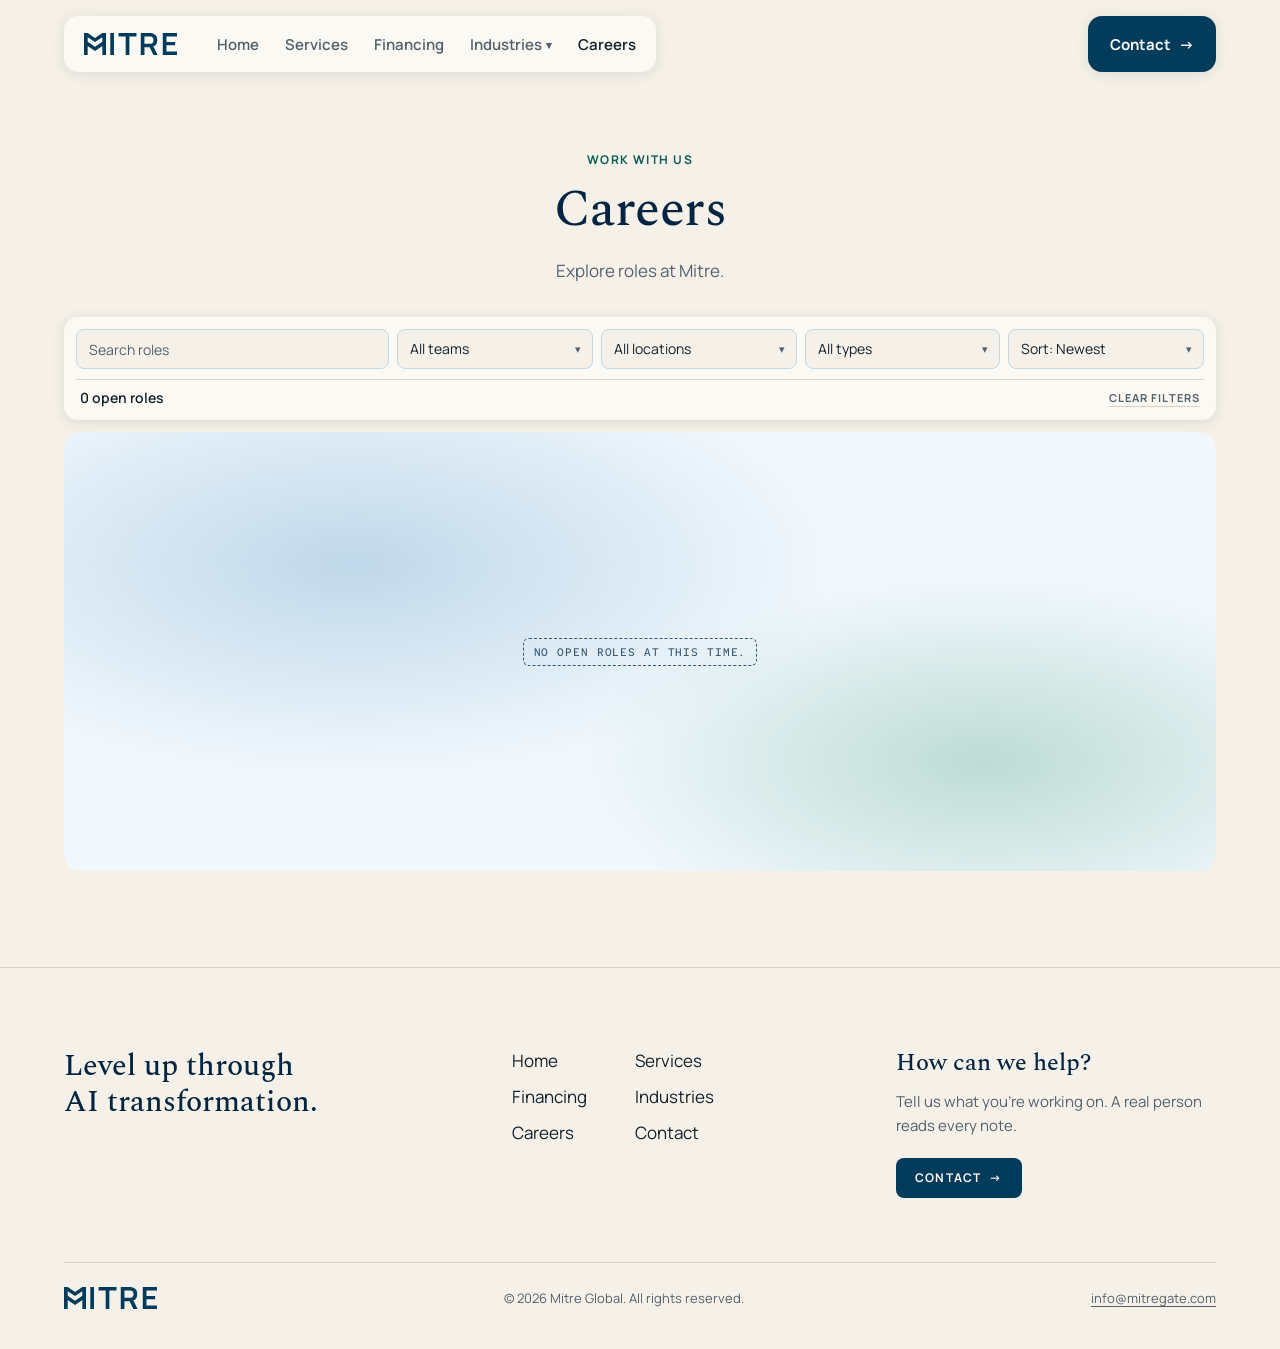
==== careers/index.html @ c1a8cfb5 "Careers: hero back to the standard subpage sizes Keeps the slim filter bar.  Co-Authored-By: Claude " ====
<!DOCTYPE html>
<html lang="en">
<head>
  <meta charset="UTF-8" />
  <meta name="robots" content="noindex" />
  <meta name="viewport" content="width=device-width, initial-scale=1.0" />
  <title>Careers | Mitre</title>
  <link rel="canonical" href="https://mitregate.com/careers/" />
  <meta property="og:type" content="website" />
  <meta property="og:site_name" content="Mitre" />
  <meta property="og:title" content="Careers | Mitre" />
  <meta property="og:url" content="https://mitregate.com/careers/" />
  <meta name="twitter:card" content="summary" />
  <link rel="icon" type="image/svg+xml" href="/favicon.svg?v=4acdc474" />
  <link rel="icon" type="image/png" sizes="32x32" href="/favicon-32.png?v=2815bd40" />
  <link rel="apple-touch-icon" href="/apple-touch-icon.png?v=2659dbe8" />
  <link rel="preconnect" href="https://fonts.googleapis.com" />
  <link rel="preconnect" href="https://fonts.gstatic.com" crossorigin />
  <link href="https://fonts.googleapis.com/css2?family=Manrope:wght@400;600;700&amp;family=Red+Hat+Mono:wght@500&amp;family=Spectral:wght@500&amp;display=swap" rel="stylesheet" />
  <link rel="stylesheet" href="/v2/site.css?v=80486b2f" />
</head>
<body>
  <header class="hdr" id="nav">
    <div class="hdr__in">
      <div class="island island--nav">
        <button class="island__menu" id="navMenu" aria-label="Menu" aria-expanded="false" aria-controls="mobileMenu">≡</button>
        <a class="island__brand" href="/"><img src="/public/brand/mitre-wordmark-blue.svg" alt="Mitre" width="101" height="24" /></a>
        <nav class="island__links" aria-label="Primary">
          <a href="/">Home</a>
          <a href="/services/">Services</a>
          <a href="/financing/">Financing</a>
          <div class="island__group">
            <a class="island__parent" href="/industries/">Industries<span class="island__chev" aria-hidden="true">▾</span></a>
            <div class="island__drop">
              <ul class="island__panel" aria-label="Industries">
              <li><a href="/consumer-goods/">Consumer Goods</a></li>
              <li><a href="/wholesale-distribution/">Wholesale &amp; Distribution</a></li>
              <li><a href="/logistics/">Logistics</a></li>
              <li><a href="/supply-chain/">Supply Chain</a></li>
              <li><a href="/specialty-finance/">Specialty Finance</a></li>
              <li><a href="/smb/">SMB</a></li>
              </ul>
            </div>
          </div>
          <a href="/careers/" aria-current="page">Careers</a>
        </nav>
      </div>
      <a class="island island--cta" href="/contact/">Contact <span aria-hidden="true">→</span></a>
    </div>
  </header>
  <nav class="mmenu" id="mobileMenu" aria-label="Menu" aria-hidden="true">
    <a href="/">Home</a>
    <a href="/services/">Services</a>
    <a href="/financing/">Financing</a>
    <a href="/industries/">Industries</a>
    <div class="mmenu__sub">
      <a href="/consumer-goods/">Consumer Goods</a>
      <a href="/wholesale-distribution/">Wholesale &amp; Distribution</a>
      <a href="/logistics/">Logistics</a>
      <a href="/supply-chain/">Supply Chain</a>
      <a href="/specialty-finance/">Specialty Finance</a>
      <a href="/smb/">SMB</a>
    </div>
    <a href="/careers/" aria-current="page">Careers</a>
    <a href="/contact/">Contact</a>
  </nav>

  <main id="page">
    <section class="phero">
      <div class="wrap">
        <p class="eyebrow">Work with us</p>
        <h1 class="h-display">Careers</h1>
        <p class="lede">Explore roles at Mitre.</p>
      </div>
    </section>
    <section class="sec" style="padding-top:0">
      <div class="wrap">
        <form class="jobfilter" data-jobfilter role="search" aria-label="Filter open roles" onsubmit="return false">
          <div class="jobfilter__row">
            <input class="filter__input filter--search" type="search" name="q" placeholder="Search roles" aria-label="Search roles" autocomplete="off" />
            <span class="filter__select"><select name="team" aria-label="Team"><option value="">All teams</option><option value="engineering">Engineering</option><option value="strategy">Strategy</option><option value="operations">Operations</option></select></span>
            <span class="filter__select"><select name="location" aria-label="Location"><option value="">All locations</option><option value="on-site">On site</option><option value="hybrid">Hybrid</option><option value="remote">Remote</option></select></span>
            <span class="filter__select"><select name="type" aria-label="Type"><option value="">All types</option><option value="full-time">Full-time</option><option value="contract">Contract</option><option value="internship">Internship</option></select></span>
            <span class="filter__select"><select name="sort" aria-label="Sort by"><option value="newest">Sort: Newest</option><option value="title">Sort: Title A to Z</option></select></span>
          </div>
          <div class="jobfilter__bar">
            <p class="jobfilter__count" role="status" aria-live="polite"><span data-job-count>0</span> open <span data-job-noun>roles</span></p>
            <button type="reset" class="jobfilter__reset">Clear filters</button>
          </div>
        </form>
        <ul class="jobs" data-jobs aria-label="Open roles"></ul>
<div class="ph ph--anim phero__ph" role="img" aria-label="No open roles at this time."><span class="ph__label">No open roles at this time.</span></div></div>
    </section>
  </main>

  <footer class="foot">
    <div class="wrap">
      <div class="foot__top">
        <p class="foot__tag">Level up through AI transformation.</p>
        <nav class="foot__nav" aria-label="Footer">
          <a href="/">Home</a>
          <a href="/services/">Services</a>
          <a href="/financing/">Financing</a>
          <a href="/industries/">Industries</a>
          <a href="/careers/">Careers</a>
          <a href="/contact/">Contact</a>
        </nav>
        <div class="foot__help">
          <h3>How can we help?</h3>
          <p>Tell us what you're working on. A real person reads every note.</p>
          <a class="btn btn--primary" href="/contact/">Contact <span aria-hidden="true">→</span></a>
        </div>
      </div>
      <div class="foot__bot">
        <a href="/"><img src="/public/brand/mitre-wordmark-blue.svg" alt="Mitre" width="101" height="24" /></a>
        <span>© 2026 Mitre Global. All rights reserved.</span>
        <a href="mailto:info@mitregate.com">info@mitregate.com</a>
      </div>
    </div>
  </footer>
  <script src="/v2/site.js?v=c551706f"></script>
</body>
</html>
---- v2/site.css ----
/* ============================================================
   Mitre site styles. Every color, font and radius is a token in :root.
   Layout follows a floating-island header, a center-weighted photo
   carousel, and rounded card sections on warm paper. Blue leads;
   green marks eyebrows, the feature panel and buttons on dark bands.
   ============================================================ */
:root {
  color-scheme: light;

  /* neutrals */
  --paper: #F5F1E8;          /* page background */
  --paper-raised: #FBF9F4;   /* islands, cards, inputs */
  --stone: #D9D1C1;          /* decorative hairlines only */
  --edge: #857B69;           /* borders users must see */
  --ink: #13212B;            /* text */
  --ink-muted: #55606A;      /* secondary text */

  /* blue scale */
  --blue-50: #F1F8FD; --blue-100: #E0EDF8; --blue-200: #C0D8EA; --blue-300: #8AB0CD;
  --blue-400: #427194; --blue-600: #003B5C; --blue-800: #002442;
  /* green scale */
  --green-50: #F1F9F7; --green-100: #DFEFEC; --green-200: #BEDCD5; --green-300: #84B7AD;
  --green-400: #36796E; --green-600: #0B5D52; --green-800: #002C23;

  /* brand */
  --ocean: var(--blue-600);
  --forest: var(--green-600);
  --error: #A3412F;          /* form validation only */
  --error-tint: #F6E4DE;
  --ocean-tint: var(--blue-100);
  --forest-tint: var(--green-100);
  --shadow: 0 2px 14px color-mix(in srgb, var(--ink) 10%, transparent);
  --glass: color-mix(in srgb, var(--paper-raised) 84%, transparent);

  /* type */
  --f-display: "Spectral", Georgia, "Times New Roman", serif;
  --f-sans: "Manrope", "Helvetica Neue", Arial, sans-serif;
  --f-mono: "Red Hat Mono", ui-monospace, Menlo, monospace;

  /* layout and shape */
  --gutter: clamp(16px, 5vw, 80px);
  --max: 1440px;
  --radius-sm: 8px; --radius-md: 14px; --radius-lg: 18px;
  --section-y: 96px;
  --ease: cubic-bezier(.23, 1, .32, 1);
}
@media (max-width: 720px) { :root { --section-y: 64px; } }

* { box-sizing: border-box; }
html { -webkit-text-size-adjust: 100%; overflow-x: clip; scroll-padding-top: 96px; }
@media (prefers-reduced-motion: no-preference) { html { scroll-behavior: smooth; } }
body { margin: 0; background: var(--paper); color: var(--ink); font: 400 16px/26px var(--f-sans); -webkit-font-smoothing: antialiased; overflow-x: clip; }
img { max-width: 100%; height: auto; }
button { font: inherit; }
h1, h2, h3, p { margin: 0; }
/* no lonely last words: balance headings, keep at least two words on a paragraph's last line */
h1, h2, h3 { text-wrap: balance; }
p { text-wrap: pretty; }
a { color: var(--ocean); text-decoration: none; }
:focus-visible { outline: 2px solid var(--ocean); outline-offset: 2px; }
.wrap { max-width: var(--max); margin: 0 auto; padding: 0 var(--gutter); }

/* ---------- shared type ---------- */
.eyebrow { font: 700 12px/16px var(--f-sans); letter-spacing: .12em; text-transform: uppercase; color: var(--forest); }
.h-display { font: 500 clamp(34px, 4vw, 52px)/1.12 var(--f-display); letter-spacing: -.01em; color: var(--blue-800); }
.h-section { font: 500 clamp(30px, 3.2vw, 44px)/1.15 var(--f-display); letter-spacing: -.01em; color: var(--blue-800); }
.lede { font: 400 17px/28px var(--f-sans); color: var(--ink-muted); }
.more { font: 700 12px/16px var(--f-sans); letter-spacing: .1em; text-transform: uppercase; color: var(--ink);
  text-decoration: underline; text-underline-offset: 5px; text-decoration-color: var(--stone); white-space: nowrap; }
.more:hover { color: var(--ocean); text-decoration-color: currentColor; }

/* ---------- buttons ---------- */
.btn { display: inline-flex; align-items: center; gap: 8px; height: 40px; padding: 0 18px; border: 1px solid transparent; border-radius: var(--radius-sm);
  font: 700 12px/1 var(--f-sans); letter-spacing: .1em; text-transform: uppercase; white-space: nowrap; cursor: pointer; transition: background .2s, color .2s; }
.btn--primary { background: var(--ocean); color: var(--paper-raised); }
.btn--primary:hover { background: var(--blue-800); }
.btn--outline { background: transparent; color: var(--ink); border-color: var(--ink); }
.btn--outline:hover { background: var(--paper-raised); }
/* on dark blue bands the brand blue would vanish, so buttons turn light green */
.btn--light { background: var(--green-200); color: var(--blue-800); }
.btn--light:hover { background: var(--green-100); }
.btn--sm { height: 30px; padding: 0 12px; font-size: 11px; gap: 6px; border-radius: 6px; }

/* ---------- placeholders (photos and animations still to come) ---------- */
.ph { position: relative; overflow: hidden; display: grid; place-items: center; }
.ph__label { position: relative; z-index: 1; padding: 6px 10px; border: 1px dashed currentColor; border-radius: 6px;
  font: 500 11px/14px var(--f-mono); letter-spacing: .08em; text-transform: uppercase; opacity: .75; text-align: center; }
.ph--photo { color: var(--paper-raised); background: linear-gradient(155deg, var(--blue-300), var(--blue-600)); }
.ph--photo.ph--g { background: linear-gradient(155deg, var(--green-300), var(--green-600)); }
.ph--photo.ph--mix { background: linear-gradient(155deg, var(--blue-200), var(--green-400) 60%, var(--blue-800)); }
.ph--photo.ph--dark { background: linear-gradient(160deg, var(--blue-400), var(--blue-800) 70%); }
.ph--anim { color: var(--blue-800); background:
  radial-gradient(60% 70% at 25% 30%, var(--blue-200), transparent 70%),
  radial-gradient(50% 60% at 80% 75%, var(--green-200), transparent 70%), var(--blue-50); }
.ph--anim.ph--g { background:
  radial-gradient(45% 55% at 30% 35%, var(--green-200), transparent 70%),
  radial-gradient(40% 50% at 75% 60%, var(--green-300), transparent 70%),
  radial-gradient(35% 45% at 55% 90%, var(--blue-200), transparent 70%), var(--green-100); }

/* ---------- header: two floating islands ---------- */
.hdr { position: fixed; z-index: 50; top: 16px; left: 0; right: 0; pointer-events: none; }
.hdr__in { max-width: var(--max); margin: 0 auto; padding: 0 var(--gutter); display: flex; align-items: center; justify-content: space-between; gap: 12px; }
.island { pointer-events: auto; display: flex; align-items: center; height: 56px; border-radius: var(--radius-md); box-shadow: var(--shadow); }
.island--nav { gap: 8px; padding: 0 8px 0 20px; background: var(--paper-raised); }
.island__brand { display: flex; align-items: center; padding: 4px 0; flex-shrink: 0; }
.island__brand img { display: block; height: 22px; width: auto; }
.island__links { display: flex; align-items: center; gap: 2px; margin-left: 20px; }
.island__links > a, .island__parent { display: inline-flex; align-items: center; height: 40px; padding: 0 12px; border-radius: var(--radius-sm);
  color: var(--ink-muted); font: 600 15px/1 var(--f-sans); white-space: nowrap; transition: background .2s, color .2s; }
.island__links > a:hover, .island__parent:hover, .island__group:focus-within .island__parent { background: var(--ocean-tint); color: var(--ocean); }
.island__links [aria-current="page"], .island__parent.is-current { color: var(--ink); }
.island--cta { padding: 0 22px; background: var(--ocean); color: var(--paper-raised); font: 700 15px/1 var(--f-sans); gap: 8px; transition: background .2s; }
.island--cta:hover { background: var(--blue-800); }
.island__menu { display: none; width: 40px; height: 40px; margin-right: 4px; border: 0; border-radius: var(--radius-sm); background: var(--paper); color: var(--ink); font-size: 18px; line-height: 1; cursor: pointer; }

/* Industries: hovering or tabbing into the tab drops the industry pages below the island */
.island__group { position: relative; }
.island__chev { display: inline-block; margin-left: 4px; font-size: 11px; transition: transform .2s var(--ease); }
.island__group:hover .island__chev, .island__group:focus-within .island__chev { transform: rotate(180deg); }
/* the transparent top padding bridges the gap so the pointer can travel down to the panel */
.island__drop { position: absolute; top: 100%; left: 0; padding-top: 16px; opacity: 0; visibility: hidden; transform: translateY(-4px);
  transition: opacity .15s ease, transform .15s ease, visibility .15s; }
.island__group:hover .island__drop, .island__group:focus-within .island__drop { opacity: 1; visibility: visible; transform: none; }
.island__panel { min-width: 230px; margin: 0; padding: 8px; list-style: none; background: var(--paper-raised); border-radius: var(--radius-md); box-shadow: var(--shadow); }
.island__panel a { display: block; padding: 10px 12px; border-radius: var(--radius-sm); color: var(--ink); font: 600 15px/20px var(--f-sans); }
.island__panel a:hover { background: var(--ocean-tint); color: var(--ocean); }
.island__panel a[aria-current="page"] { color: var(--ocean); }

/* mobile menu panel, opened by site.js */
.mmenu { display: none; }
@media (max-width: 1000px) {
  .island__links { display: none; }
  .island--nav { padding-left: 8px; }
  .island__menu { display: grid; place-items: center; }
  .mmenu { position: fixed; z-index: 49; top: 80px; left: var(--gutter); right: var(--gutter); flex-direction: column; padding: 8px;
    background: var(--paper-raised); border-radius: var(--radius-md); box-shadow: var(--shadow); max-height: calc(100vh - 96px); overflow-y: auto; }
  .mmenu.open { display: flex; }
  .mmenu a { padding: 12px; border-radius: var(--radius-sm); color: var(--ink); font: 600 16px/24px var(--f-sans); }
  .mmenu a[aria-current="page"] { color: var(--ocean); }
  .mmenu__sub { display: flex; flex-direction: column; margin: 0 0 4px 12px; padding-left: 8px; border-left: 1px solid var(--stone); }
  .mmenu__sub a { padding: 8px 12px; font-weight: 400; color: var(--ink-muted); }
}
@media (max-width: 400px) { .island--cta { padding: 0 16px; } }

/* ---------- hero ---------- */
.hero { padding-top: 136px; text-align: center; }
.hero .eyebrow { color: var(--ink); }
.hero h1 { margin: 14px auto 0; max-width: none; text-wrap: initial; }
@media (max-width: 720px) { .hero h1 { max-width: 20ch; text-wrap: balance; } .br-wide { display: none; } }

/* carousel: the center photo is featured; the rest step down in size by distance */
.car { margin-top: 40px; }
.car__stage { position: relative; overflow: hidden; touch-action: pan-y; }
.slide { position: absolute; top: 0; left: 50%; width: var(--cell, 250px); height: 100%; transition: transform .8s var(--ease); cursor: pointer; }
.slide.is-active { cursor: default; }
.car:not(.is-ready) .slide, .car:not(.is-ready) .slide__media { transition: none; }
.slide__media { position: absolute; inset: 0; overflow: hidden; border-radius: 4px; transform: scale(var(--s, 1)); transition: transform .8s var(--ease), border-radius .8s; }
.slide.is-active .slide__media { border-radius: var(--radius-sm); }
.slide__media > .ph { position: absolute; inset: 0; border-radius: inherit; }
.slide__media > img { position: absolute; inset: 0; width: 100%; height: 100%; max-width: none; object-fit: cover; object-position: center; border-radius: inherit; background: var(--blue-100); }
.slide__chip { position: absolute; z-index: 2; top: 12px; left: 12px; padding: 6px 10px; border-radius: 999px; background: var(--glass); backdrop-filter: blur(10px);
  font: 700 11px/14px var(--f-sans); letter-spacing: .08em; text-transform: uppercase; color: var(--ink); }
.slide__card { position: absolute; z-index: 2; left: 10px; right: 10px; bottom: 10px; padding: 14px; text-align: left; border-radius: var(--radius-sm);
  background: var(--glass); backdrop-filter: blur(12px); }
/* the card leaves at once when its slide steps aside, and fades in once the new center photo has settled */
.slide__chip, .slide__card { opacity: 0; visibility: hidden; transform: translateY(6px); transition: none; }
.slide.is-active .slide__chip, .slide.is-active .slide__card { opacity: 1; visibility: visible; transform: none;
  transition: opacity .35s .45s, transform .35s .45s var(--ease), visibility 0s .45s; }
/* title stays one line so the card keeps its height */
.slide__title { font: 700 15px/20px var(--f-sans); color: var(--ink); white-space: nowrap; overflow: hidden; text-overflow: ellipsis; }
.slide__desc { margin-top: 2px; font: 400 14px/20px var(--f-sans); color: var(--ink-muted); }
.slide__card .btn { margin-top: 10px; }
.car__ctrl { display: flex; gap: 6px; margin-top: 18px; }
.car__ctrl button { width: 30px; height: 30px; display: grid; place-items: center; border: 0; border-radius: 6px; background: var(--paper-raised); box-shadow: var(--shadow);
  color: var(--ink); font-size: 13px; line-height: 1; cursor: pointer; }
.car__ctrl button:hover { background: var(--ocean-tint); color: var(--ocean); }

/* pill bar of industries under the carousel */
.pills { display: flex; justify-content: center; margin-top: 40px; }
.pills__in { display: flex; align-items: center; gap: 8px 28px; flex-wrap: wrap; justify-content: center; padding: 14px 26px; background: var(--paper-raised); border-radius: var(--radius-md); box-shadow: var(--shadow); }
.pills__k { font: 500 11px/16px var(--f-mono); letter-spacing: .08em; text-transform: uppercase; color: var(--ink-muted); }
.pills a { font: 700 12px/16px var(--f-sans); letter-spacing: .08em; text-transform: uppercase; color: var(--ink);
  text-decoration: underline; text-underline-offset: 5px; text-decoration-color: var(--stone); }
.pills a:hover { color: var(--ocean); text-decoration-color: currentColor; }
@media (max-width: 720px) {
  .pills { justify-content: flex-start; overflow-x: auto; margin-left: calc(-1 * var(--gutter)); margin-right: calc(-1 * var(--gutter)); padding: 4px var(--gutter) 12px; }
  .pills__in { flex-wrap: nowrap; white-space: nowrap; }
}

/* ---------- dark blue promo banner ---------- */
.promo { margin-top: 72px; }
.promo__card { position: relative; overflow: hidden; display: grid; grid-template-columns: minmax(0, 1.15fr) minmax(0, 1fr); gap: 32px 56px; align-items: center;
  padding: clamp(28px, 4vw, 56px); border-radius: var(--radius-lg); background: var(--blue-800); color: var(--paper); }
.promo__bg { position: absolute; inset: 0; color: var(--paper); background:
  radial-gradient(70% 120% at 85% 110%, color-mix(in srgb, var(--green-400) 70%, transparent), transparent 60%),
  radial-gradient(60% 90% at 55% -20%, color-mix(in srgb, var(--blue-400) 80%, transparent), transparent 60%),
  linear-gradient(120deg, var(--blue-800) 30%, var(--blue-600)); place-items: end; padding: 16px; }
.promo__card > *:not(.promo__bg) { position: relative; z-index: 1; }
.promo h2 { font: 500 clamp(32px, 3.6vw, 48px)/1.1 var(--f-display); letter-spacing: -.01em; color: var(--paper-raised); }
.promo__card p { font: 400 17px/28px var(--f-sans); color: var(--blue-100); }
.promo__card .btn { margin-top: 24px; }

/* logo row: the logos scroll past in a loop; the second copy makes the loop seamless */
.logos { display: flex; align-items: center; gap: 24px 40px; margin-top: 48px; }
.logos__k { flex: 0 0 auto; max-width: 15ch; font: 700 12px/18px var(--f-sans); letter-spacing: .1em; text-transform: uppercase; color: var(--ink-muted); }
.logos__mask { flex: 1; min-width: 0; overflow: hidden;
  -webkit-mask-image: linear-gradient(90deg, transparent, black 8%, black 92%, transparent); mask-image: linear-gradient(90deg, transparent, black 8%, black 92%, transparent); }
.logos__track { display: flex; width: max-content; animation: logos-scroll 40s linear infinite; }
.logos__mask:hover .logos__track { animation-play-state: paused; }
.logos__row { flex: none; display: flex; align-items: center; gap: 72px; padding-right: 72px; }
.logos__row img { display: block; height: 26px; width: auto; filter: grayscale(1); opacity: .65; }
.logos__row img.logo--badge { height: 42px; }
.logos__row img.logo--tall { height: 34px; }
@keyframes logos-scroll { to { transform: translateX(-50%); } }
@media (max-width: 860px) { .logos { flex-direction: column; align-items: stretch; } .logos__k { max-width: none; } .logos__row { gap: 48px; padding-right: 48px; } }
/* inside the dark blue promo card: a thinner, white row under a hairline */
.promo__card .logos { grid-column: 1 / -1; min-width: 0; margin-top: 0; padding-top: 24px; gap: 16px 32px;
  border-top: 1px solid color-mix(in srgb, var(--paper) 18%, transparent); }
.promo__card .logos__k { font: 700 11px/16px var(--f-sans); letter-spacing: .1em; text-transform: uppercase; color: var(--blue-200); }
.promo__card .logos__row img { height: 20px; filter: brightness(0) invert(1); opacity: .75; }
/* badge logos are filled shapes with knocked-out text, so they invert to light tiles with dark text */
.promo__card .logos__row img.logo--badge { height: 34px; filter: grayscale(1) invert(1); opacity: .8; }
/* light-bodied badges (Smucker's) already read on dark, so they only lose their color */
.promo__card .logos__row img.logo--light { filter: grayscale(1); opacity: .9; }
.promo__card .logos__row img.logo--tall { height: 26px; }
/* without motion: one static, wrapping row */
@media (max-width: 560px) {
  .form__row { grid-template-columns: minmax(0, 1fr); }
}

@media (prefers-reduced-motion: reduce) {
  .logos__mask { -webkit-mask-image: none; mask-image: none; }
  .logos__track { animation: none; width: auto; }
  .logos__row { flex: 1; flex-wrap: wrap; gap: 24px 40px; padding-right: 0; }
  .logos__row[aria-hidden] { display: none; }
}

/* ---------- section heads ---------- */
.sec { padding: var(--section-y) 0; }
.sec__head { display: flex; align-items: flex-end; justify-content: space-between; gap: 16px 48px; flex-wrap: wrap; }
.sec__head .lede { margin-top: 16px; max-width: 46rem; }

/* offering cards */
.cards { display: grid; grid-template-columns: repeat(3, minmax(0, 1fr)); gap: 16px; margin-top: 32px; }
.card { position: relative; overflow: hidden; aspect-ratio: 4 / 5; border-radius: var(--radius-md); }
.card > .ph { position: absolute; inset: 0; padding: 96px 24px 45%; }
.card__chip { position: absolute; z-index: 1; top: 16px; left: 16px; display: grid; justify-items: center; min-width: 88px; padding: 10px 14px; border-radius: var(--radius-sm);
  background: var(--glass); backdrop-filter: blur(10px); }
.card__chip b { font: 500 30px/1 var(--f-display); color: var(--ocean); }
.card__chip span { margin-top: 4px; font: 700 10px/12px var(--f-sans); letter-spacing: .1em; text-transform: uppercase; color: var(--ink-muted); }
.card__panel { position: absolute; z-index: 1; left: 16px; right: 16px; bottom: 16px; max-width: 340px; padding: 18px; border-radius: var(--radius-sm);
  background: var(--glass); backdrop-filter: blur(12px); }
.card__panel h3 { margin-top: 8px; font: 600 22px/28px var(--f-sans); color: var(--ink); }
.card__more { display: grid; grid-template-rows: 0fr; transition: grid-template-rows .4s var(--ease); }
.card__more > div { overflow: hidden; }
.card__more p { padding-top: 10px; font: 400 15px/23px var(--f-sans); color: var(--ink-muted); }
.card__more .btn { margin-top: 14px; }
.card:hover .card__more, .card:focus-within .card__more { grid-template-rows: 1fr; }
@media (hover: none) { .card__more { grid-template-rows: 1fr; } }
@media (max-width: 960px) {
  .cards { grid-template-columns: none; grid-auto-flow: column; grid-auto-columns: min(82%, 380px); overflow-x: auto; scroll-snap-type: x mandatory;
    margin-left: calc(-1 * var(--gutter)); margin-right: calc(-1 * var(--gutter)); padding: 0 var(--gutter) 8px; scroll-padding: 0 var(--gutter); }
  .card { scroll-snap-align: start; aspect-ratio: auto; display: flex; flex-direction: column; background: var(--paper-raised); }
  .card > .ph { position: relative; inset: auto; height: 220px; padding: 72px 16px 40px; }
  .card__panel { position: relative; left: auto; right: auto; bottom: auto; max-width: none; margin: -32px 12px 12px; flex: 1; }
}
.cards, .pills { scrollbar-width: none; }
.cards::-webkit-scrollbar, .pills::-webkit-scrollbar { display: none; }

/* ---------- light green feature panel ---------- */
.feature { padding: var(--section-y) 0; background: var(--green-50); }
.feature__in { display: grid; grid-template-columns: minmax(0, 1fr) minmax(0, 1.35fr); gap: 40px 64px; align-items: center; }
.feature h2 { margin-top: 14px; }
.feature .lede { margin-top: 18px; }
.feature .btn { margin-top: 28px; }
.feature__vis { aspect-ratio: 16 / 10; border-radius: var(--radius-lg); }

/* ---------- two large cards ---------- */
.duo { display: grid; grid-template-columns: repeat(2, minmax(0, 1fr)); gap: 16px; margin-top: 32px; }
.duo__card { position: relative; overflow: hidden; display: flex; flex-direction: column; justify-content: flex-end; min-height: 560px; padding: clamp(24px, 3vw, 40px);
  border-radius: var(--radius-lg); color: var(--paper); }
.duo__card > .ph { position: absolute; inset: 0; place-items: start end; padding: 16px; }
.duo__card::after { content: ""; position: absolute; inset: 40% 0 0; background: linear-gradient(transparent, color-mix(in srgb, var(--blue-800) 85%, transparent)); }
.duo__card > *:not(.ph) { position: relative; z-index: 1; }
.duo__card .eyebrow { color: var(--green-200); }
.duo__card h3 { margin-top: 12px; max-width: 16ch; font: 500 clamp(30px, 3vw, 42px)/1.12 var(--f-display); color: var(--paper-raised); }
.duo__card p { margin-top: 12px; max-width: 34rem; color: var(--blue-100); }
.duo__card .btn { margin-top: 24px; align-self: flex-start; }

/* ---------- split: photo and statement ---------- */
.split { display: grid; grid-template-columns: minmax(0, 1.4fr) minmax(0, 1fr); gap: 40px 64px; align-items: center; }
.split__ph { aspect-ratio: 16 / 10; border-radius: var(--radius-md); }
.split__img { display: block; width: 100%; height: auto; object-fit: cover; object-position: 20% 30%; }
.split h2 { margin-top: 14px; }
.split .lede { margin-top: 18px; }
.split .btn { margin-top: 28px; }

/* ---------- contact band (dark blue) with form ---------- */
.reach { background: var(--blue-800); color: var(--paper); padding: var(--section-y) 0; }
.reach__in { display: grid; grid-template-columns: minmax(0, 1fr) minmax(0, 1.1fr); gap: 48px 80px; align-items: center; }
.reach .eyebrow { color: var(--green-200); }
.reach h2 { margin-top: 14px; max-width: 16ch; color: var(--paper-raised); }
.reach .lede { margin-top: 16px; max-width: 30rem; color: var(--blue-100); }
.reach__alt { margin-top: 28px; font: 400 15px/24px var(--f-sans); color: var(--blue-100); }
.reach__mail { font-weight: 600; color: var(--paper-raised); text-decoration: underline; text-underline-offset: 5px; text-decoration-color: var(--blue-400); }
.reach__mail:hover { text-decoration-color: currentColor; }
.reach :focus-visible { outline-color: var(--paper); }

/* form card: cream panel on the dark band */
.form { display: grid; gap: 18px; padding: clamp(24px, 3vw, 40px); background: var(--paper-raised); color: var(--ink); border-radius: var(--radius-lg); box-shadow: var(--shadow); }
.form :focus-visible { outline-color: var(--ocean); }
.form__row { display: grid; grid-template-columns: minmax(0, 1fr) minmax(0, 1fr); gap: 18px; }
.field { display: grid; gap: 8px; }
.field__label { font: 700 12px/16px var(--f-sans); letter-spacing: .1em; text-transform: uppercase; color: var(--blue-800); }
.field__input { width: 100%; min-width: 0; height: 46px; padding: 0 14px; border: 1px solid var(--blue-200); border-radius: var(--radius-sm);
  background: var(--paper); color: var(--ink); font: 400 16px/24px var(--f-sans); transition: border-color .2s, box-shadow .2s; }
.field__input--area { height: auto; min-height: 132px; padding: 12px 14px; resize: vertical; }
.field__input:hover { border-color: var(--blue-300); }
.field__input:focus { outline: none; border-color: var(--ocean); box-shadow: 0 0 0 3px var(--blue-100); }
.field__input[aria-invalid="true"] { border-color: var(--error); box-shadow: 0 0 0 3px var(--error-tint); }
.form__foot { display: flex; flex-wrap: wrap; align-items: center; gap: 12px 20px; margin-top: 4px; }
.form__status { font: 400 14px/22px var(--f-sans); color: var(--ink-muted); }

/* ---------- footer ---------- */
.foot { padding: 80px 0 40px; border-top: 1px solid var(--stone); }
.foot__top { display: grid; grid-template-columns: minmax(0, 1.2fr) minmax(0, 1fr) minmax(0, 1fr); gap: 40px 64px; }
.foot__tag { max-width: 18ch; font: 500 30px/1.2 var(--f-display); color: var(--blue-800); }
.foot__nav { display: grid; grid-template-columns: repeat(2, max-content); gap: 10px 48px; align-content: start; }
.foot__nav a { color: var(--ink); font: 400 17px/26px var(--f-sans); }
.foot__nav a:hover { color: var(--ocean); text-decoration: underline; }
.foot__help h3 { font: 500 24px/30px var(--f-display); color: var(--blue-800); }
.foot__help p { margin-top: 12px; font: 400 15px/24px var(--f-sans); color: var(--ink-muted); }
.foot__help .btn { margin-top: 20px; }
.foot__bot { display: flex; align-items: center; justify-content: space-between; gap: 16px 32px; flex-wrap: wrap; margin-top: 64px; padding-top: 24px; border-top: 1px solid var(--stone);
  font: 400 13px/20px var(--f-sans); color: var(--ink-muted); }
.foot__bot img { display: block; height: 22px; width: auto; }
.foot__bot a { color: var(--ink-muted); text-decoration: underline; text-underline-offset: 3px; }

/* ---------- placeholder subpages ---------- */
.phero { padding-top: 152px; text-align: center; }
.phero h1 { margin: 14px auto 0; max-width: 20ch; }
.phero .lede { margin: 18px auto 0; max-width: 38rem; }
.phero .btn { margin-top: 28px; }
.phero__ph { margin-top: 56px; aspect-ratio: 21 / 8; border-radius: var(--radius-lg); }

/* ---------- badge: small status callout next to an eyebrow ---------- */
.eyebrow--row { display: flex; flex-wrap: wrap; align-items: center; gap: 8px 12px; }
.badge { display: inline-flex; align-items: center; gap: 7px; height: 24px; padding: 0 10px 0 9px; border-radius: 999px;
  background: var(--blue-800); color: var(--paper-raised); font: 700 10px/1 var(--f-sans); letter-spacing: .12em; text-transform: uppercase; }
.badge__dot { position: relative; width: 6px; height: 6px; border-radius: 50%; background: var(--green-200); }
.badge__dot::after { content: ""; position: absolute; inset: 0; border-radius: 50%; background: var(--green-200); animation: badge-ping 2s ease-out infinite; }
@keyframes badge-ping { 0% { transform: scale(1); opacity: .7; } 80%, 100% { transform: scale(2.6); opacity: 0; } }
@media (prefers-reduced-motion: reduce) { .badge__dot::after { animation: none; } }

/* ============================================================
   Services page
   ============================================================ */

/* value tiles: quiet cards that set up the phases */
.tiles { display: grid; grid-template-columns: repeat(3, minmax(0, 1fr)); gap: 16px; margin-top: 32px; }
.tile { padding: clamp(24px, 2.4vw, 32px); background: var(--paper-raised); border: 1px solid var(--stone); border-radius: var(--radius-md); }
.tile__n { font: 500 13px/16px var(--f-mono); letter-spacing: .08em; color: var(--forest); }
.tile__title { margin-top: 16px; font: 700 20px/28px var(--f-sans); color: var(--blue-800); }
.tile__body { margin-top: 10px; font: 400 16px/26px var(--f-sans); color: var(--ink-muted); }

/* compact feature: a short spotlight on one idea */
.feature--compact { padding: calc(var(--section-y) * .6) 0; }
.feature--compact .feature__in { grid-template-columns: minmax(0, 1.2fr) minmax(0, 1fr); }
.feature--compact .lede { max-width: 36rem; }
.feature--compact .feature__vis { aspect-ratio: 16 / 9; }

/* phase stepper: tabs over one panel on wide screens; every phase stacked on narrow screens and without JS */
.phases { margin-top: 32px; }
.phases__tabs { display: flex; flex-wrap: wrap; gap: 4px; padding: 6px; margin-bottom: 16px; background: var(--paper-raised); border-radius: 999px; box-shadow: var(--shadow); width: fit-content; max-width: 100%; }
.phases__tab { display: inline-flex; align-items: center; gap: 8px; height: 40px; padding: 0 18px; border: 0; border-radius: 999px; background: transparent; cursor: pointer;
  font: 700 12px/1 var(--f-sans); letter-spacing: .1em; text-transform: uppercase; color: var(--ink); transition: background .2s, color .2s; }
.phases__tab:hover { background: var(--ocean-tint); color: var(--ocean); }
.phases__n { font: 500 12px/1 var(--f-mono); letter-spacing: .04em; color: var(--forest); transition: color .2s; }
.phases__tab[aria-selected="true"] { background: var(--ocean); color: var(--paper-raised); }
.phases__tab[aria-selected="true"] .phases__n { color: var(--green-200); }
.phases__panels { display: grid; gap: 16px; }
.phase { display: grid; grid-template-columns: minmax(0, 1fr) minmax(0, 1fr); gap: 32px 56px; align-items: center;
  padding: clamp(24px, 3.4vw, 48px); background: var(--paper-raised); border-radius: var(--radius-lg); box-shadow: var(--shadow); }
.phase:focus-visible { outline-offset: 4px; }
.phase__label { font: 500 12px/16px var(--f-mono); letter-spacing: .08em; text-transform: uppercase; color: var(--forest); }
.phase__title { margin-top: 12px; font: 500 clamp(26px, 2.6vw, 36px)/1.15 var(--f-display); letter-spacing: -.01em; color: var(--blue-800); }
.phase__desc { margin-top: 14px; font: 400 16px/26px var(--f-sans); color: var(--ink-muted); }
.tags { display: flex; flex-wrap: wrap; gap: 8px; margin: 20px 0 0; padding: 0; list-style: none; }
.tags li { padding: 6px 10px; border-radius: 999px; background: var(--blue-50); color: var(--blue-800); font: 500 12px/14px var(--f-mono); letter-spacing: .06em; text-transform: uppercase; }
.phase__deliv { margin-top: 20px; font: 600 16px/24px var(--f-sans); color: var(--forest); }
.phase__link { display: inline-block; margin-top: 14px; }
.phase__vis { aspect-ratio: 4 / 3; border-radius: var(--radius-md); }
.paths { display: grid; grid-template-columns: repeat(auto-fit, minmax(min(100%, 220px), 1fr)); gap: 16px; }
.path { padding: 24px; background: var(--paper); border: 1px solid var(--stone); border-radius: var(--radius-md); }
.path__title { margin: 0; font: 700 18px/26px var(--f-sans); color: var(--blue-800); }
.path p { margin-top: 8px; font: 400 15px/24px var(--f-sans); color: var(--ink-muted); }
.phases__nav { display: flex; justify-content: space-between; gap: 12px; margin-top: 16px; }
.phases__nav .btn:disabled { opacity: .4; cursor: default; }
/* site.js shows these only in tab mode; [hidden] must beat their display rules */
.phases__tabs[hidden], .phases__nav[hidden] { display: none; }
/* tab mode is turned on by site.js only on wide screens */
.phases.is-tabs .phase:not(.is-active) { display: none; }
.phases.is-tabs .phase.is-active { animation: phase-in .25s ease-out; }
@keyframes phase-in { from { opacity: 0; } }
@media (max-width: 860px) {
  .phase { grid-template-columns: minmax(0, 1fr); }
  .phase__vis { display: none; }
}

/* ownership band: the promo card without the logo row */
.promo--page { margin-top: 0; }
.promo__card .eyebrow { font: 700 12px/16px var(--f-sans); color: var(--green-200); }
.promo__card .eyebrow + h2 { margin-top: 14px; }

/* FAQ: native details, one open at a time is not enforced */
.faq { max-width: 800px; margin-top: 32px; border-top: 1px solid var(--stone); }
.faq__item { border-bottom: 1px solid var(--stone); }
.faq__q { display: flex; align-items: center; justify-content: space-between; gap: 24px; padding: 22px 0; cursor: pointer; list-style: none;
  font: 600 18px/26px var(--f-sans); color: var(--blue-800); }
.faq__q::-webkit-details-marker { display: none; }
.faq__q:hover { color: var(--ocean); }
.faq__icon { position: relative; flex: none; width: 16px; height: 16px; }
.faq__icon::before, .faq__icon::after { content: ""; position: absolute; left: 0; top: 7px; width: 16px; height: 2px; border-radius: 1px; background: currentColor; transition: transform .25s var(--ease); }
.faq__icon::after { transform: rotate(90deg); }
.faq__item[open] .faq__icon::after { transform: rotate(0deg); }
.faq__a { padding: 0 40px 24px 0; font: 400 16px/26px var(--f-sans); color: var(--ink-muted); max-width: 44rem; }

/* ---------- photo hero: the page hero boxed in a rounded photo card ---------- */
.phero--photo { padding-top: 104px; }
.phero__box { position: relative; overflow: hidden; isolation: isolate; padding: clamp(56px, 7.1vw, 102px) clamp(20px, 5vw, 64px);
  border-radius: var(--radius-lg); background: var(--blue-800); }
.phero__bg { position: absolute; inset: 0; z-index: -2; width: 100%; height: 100%; max-width: none; object-fit: cover; }
/* darkens the water so the light text always reads */
.phero__box::before { content: ""; position: absolute; inset: 0; z-index: -1;
  background: radial-gradient(80% 90% at 50% 45%, color-mix(in srgb, var(--blue-800) 45%, transparent), color-mix(in srgb, var(--blue-800) 15%, transparent)); }
.phero--photo .eyebrow { color: var(--green-200); }
.phero--photo h1 { color: var(--paper-raised); }
.phero--photo .lede { color: var(--blue-100); }
.phero--photo :focus-visible { outline-color: var(--paper); }
/* a hero with a longer headline trims its padding so the box matches the others in height */
.phero--tight .phero__box { padding-block: clamp(48px, 5.4vw, 77px); }
/* busy photos (lots of bright detail) get a heavier overlay so the text still reads */
.phero--busy .phero__box::before { background: radial-gradient(70% 85% at 50% 45%, color-mix(in srgb, var(--blue-800) 72%, transparent), color-mix(in srgb, var(--blue-800) 35%, transparent)); }
/* the dark badge would vanish on the photo, so it turns light */
.phero--photo .badge { background: var(--paper-raised); color: var(--blue-800); }
.phero--photo .badge__dot, .phero--photo .badge__dot::after { background: var(--green-400); }

/* ---------- contact page: dark blue info panel beside the form ---------- */
.contact-sec { padding-top: 56px; }
.contact { display: grid; grid-template-columns: minmax(0, 1fr) minmax(0, 1.35fr); gap: 16px; align-items: stretch; }
.contact__panel { position: relative; overflow: hidden; isolation: isolate; display: flex; flex-direction: column; padding: clamp(28px, 3.4vw, 48px);
  border-radius: var(--radius-lg); background: var(--blue-800); color: var(--paper); }
.contact__panel .promo__bg { z-index: -1; }
.contact__panel .eyebrow { color: var(--green-200); }
.contact__title { margin-top: 14px; font: 500 clamp(26px, 2.6vw, 34px)/1.15 var(--f-display); letter-spacing: -.01em; color: var(--paper-raised); }
.contact__txt { margin-top: 14px; font: 400 16px/26px var(--f-sans); color: var(--blue-100); }
.contact__mail { display: grid; gap: 4px; margin-top: auto; padding-top: 32px; }
.contact__mail span { font: 700 11px/16px var(--f-sans); letter-spacing: .1em; text-transform: uppercase; color: var(--blue-200); }
.contact__mail a { width: fit-content; font: 600 17px/26px var(--f-sans); color: var(--paper-raised); text-decoration: underline; text-underline-offset: 5px; text-decoration-color: var(--blue-400); }
.contact__mail a:hover { text-decoration-color: currentColor; }
.contact__panel :focus-visible { outline-color: var(--paper); }
@media (max-width: 860px) { .contact { grid-template-columns: minmax(0, 1fr); } .contact__mail { margin-top: 0; } }

/* ---------- careers: role filters above the listings ---------- */
.jobfilter { margin-top: 32px; padding: 12px; background: var(--paper-raised); border-radius: var(--radius-md); box-shadow: var(--shadow); }
.jobfilter__row { display: grid; grid-template-columns: minmax(0, 1.6fr) repeat(4, minmax(0, 1fr)); gap: 8px; }
.filter__input, .filter__select select { width: 100%; min-width: 0; height: 40px; padding: 0 12px; border: 1px solid var(--blue-200); border-radius: var(--radius-sm);
  background: var(--paper); color: var(--ink); font: 400 14px/20px var(--f-sans); transition: border-color .2s, box-shadow .2s; }
.filter__input::placeholder { color: var(--ink-muted); }
.filter__select { position: relative; display: block; min-width: 0; }
.filter__select select { appearance: none; -webkit-appearance: none; padding-right: 32px; cursor: pointer; }
.filter__select::after { content: "▾"; position: absolute; right: 12px; top: 50%; transform: translateY(-50%); font-size: 11px; color: var(--ink-muted); pointer-events: none; }
.filter__input:hover, .filter__select select:hover { border-color: var(--blue-300); }
.filter__input:focus, .filter__select select:focus { outline: none; border-color: var(--ocean); box-shadow: 0 0 0 3px var(--blue-100); }
.jobfilter__bar { display: flex; align-items: center; justify-content: space-between; gap: 12px; margin-top: 10px; padding: 8px 4px 0; border-top: 1px solid var(--stone); }
.jobfilter__count { font: 600 14px/20px var(--f-sans); color: var(--ink); }
.jobfilter__reset { padding: 0; border: 0; background: none; cursor: pointer; font: 700 11px/16px var(--f-sans); letter-spacing: .1em; text-transform: uppercase; color: var(--ink-muted);
  text-decoration: underline; text-underline-offset: 4px; text-decoration-color: var(--stone); }
.jobfilter__reset:hover { color: var(--ocean); text-decoration-color: currentColor; }
.jobs { margin: 12px 0 0; padding: 0; list-style: none; display: grid; gap: 12px; }
.jobs:empty { display: none; }
.jobfilter ~ .phero__ph { margin-top: 12px; }
.jobfilter ~ .phero__ph[hidden] { display: none; }
@media (max-width: 860px) { .jobfilter__row { grid-template-columns: repeat(4, minmax(0, 1fr)); } .filter--search { grid-column: 1 / -1; } }
@media (max-width: 560px) { .jobfilter__row { grid-template-columns: repeat(2, minmax(0, 1fr)); } }

/* ---------- financing page (coming soon) ---------- */
.phero .eyebrow--row { justify-content: center; }
.fin__k { font: 700 12px/16px var(--f-sans); letter-spacing: .12em; text-transform: uppercase; color: var(--forest); text-align: center; }
.tiles--4 { grid-template-columns: repeat(4, minmax(0, 1fr)); margin-top: 20px; }
.tiles--4 .tile__title { margin-top: 12px; }
@media (max-width: 860px) { .tiles.tiles--4 { grid-template-columns: repeat(2, minmax(0, 1fr)); } }
@media (max-width: 480px) { .tiles.tiles--4 { grid-template-columns: minmax(0, 1fr); } }

/* ---------- responsive ---------- */
@media (max-width: 860px) {
  .promo__card, .feature__in, .feature--compact .feature__in, .split, .foot__top, .tiles { grid-template-columns: minmax(0, 1fr); }
  .duo { grid-template-columns: 1fr; }
  .duo__card { min-height: 460px; }
  .reach__in { grid-template-columns: minmax(0, 1fr); }
  .phero__ph { aspect-ratio: 4 / 3; }
}

@media (prefers-reduced-motion: reduce) {
  *, *::before, *::after { transition-duration: 0s !important; transition-delay: 0s !important; }
  .phases.is-tabs .phase.is-active { animation: none; }
}
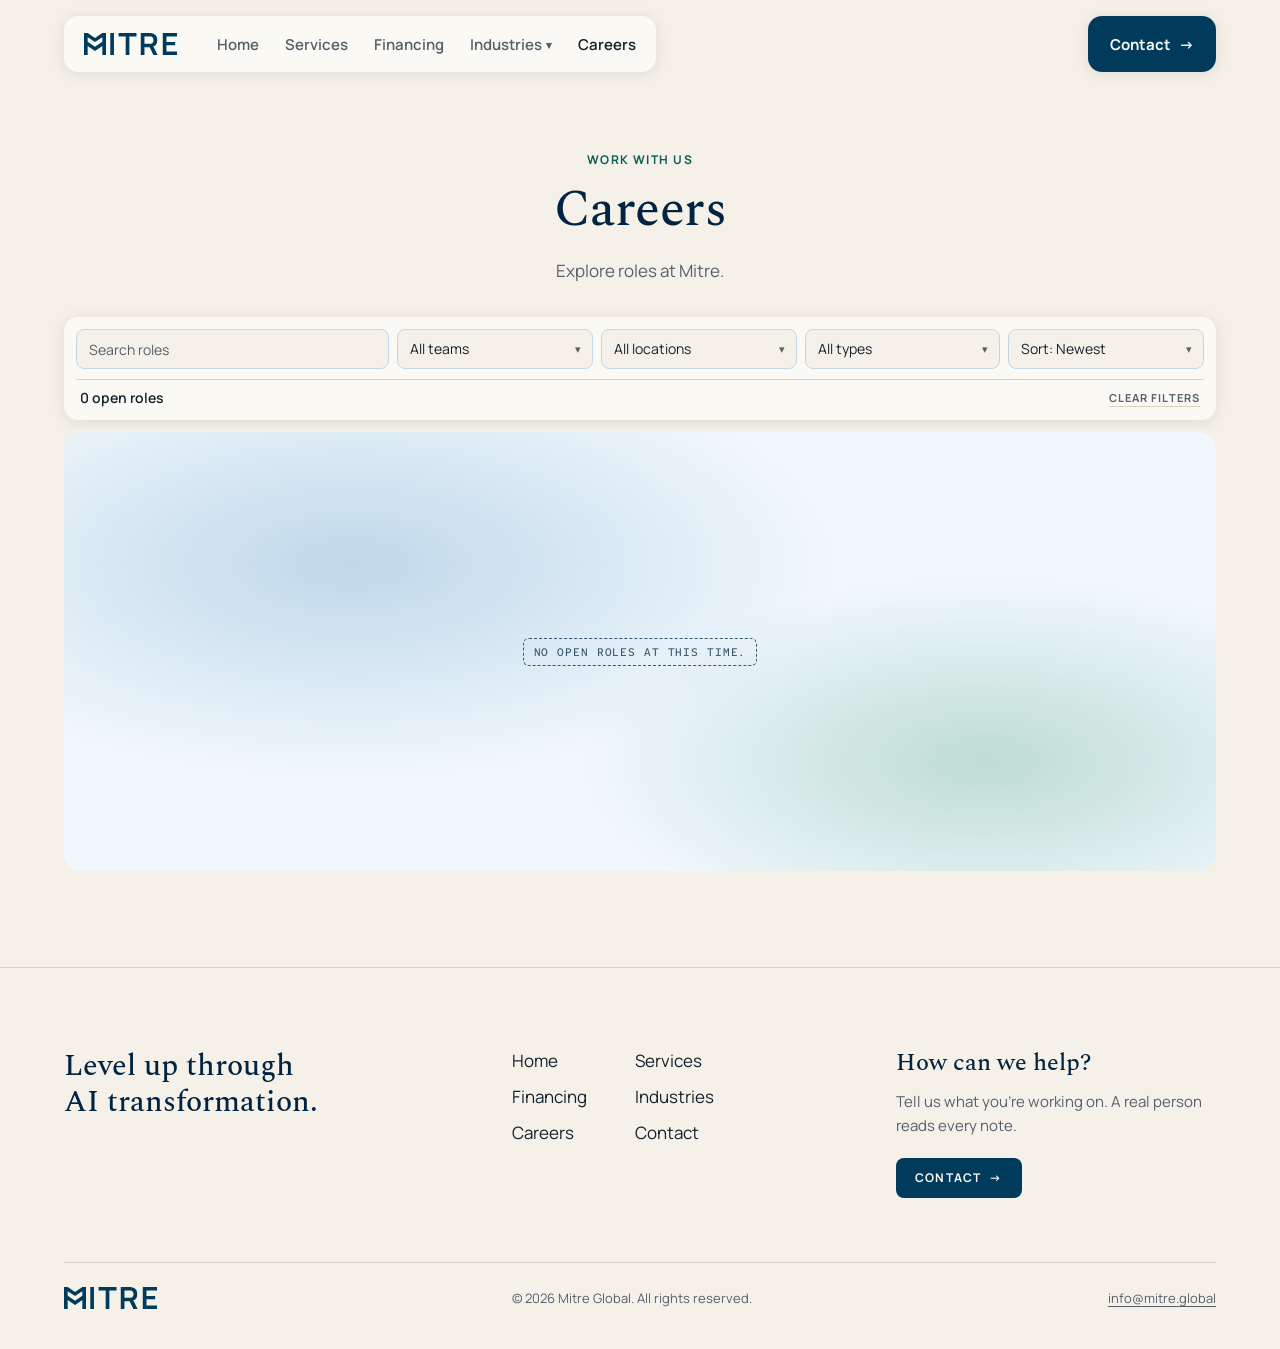
==== commit 9885f67f: "Switch domain and contact email to mitre.global Co-Authored-By: Claude Sonnet 5.5 <noreply@anthropic" ====
--- a/careers/index.html
+++ b/careers/index.html
@@ -5,11 +5,11 @@
   <meta name="robots" content="noindex" />
   <meta name="viewport" content="width=device-width, initial-scale=1.0" />
   <title>Careers | Mitre</title>
-  <link rel="canonical" href="https://mitregate.com/careers/" />
+  <link rel="canonical" href="https://mitre.global/careers/" />
   <meta property="og:type" content="website" />
   <meta property="og:site_name" content="Mitre" />
   <meta property="og:title" content="Careers | Mitre" />
-  <meta property="og:url" content="https://mitregate.com/careers/" />
+  <meta property="og:url" content="https://mitre.global/careers/" />
   <meta name="twitter:card" content="summary" />
   <link rel="icon" type="image/svg+xml" href="/favicon.svg?v=4acdc474" />
   <link rel="icon" type="image/png" sizes="32x32" href="/favicon-32.png?v=2815bd40" />
@@ -17,7 +17,7 @@
   <link rel="preconnect" href="https://fonts.googleapis.com" />
   <link rel="preconnect" href="https://fonts.gstatic.com" crossorigin />
   <link href="https://fonts.googleapis.com/css2?family=Manrope:wght@400;600;700&amp;family=Red+Hat+Mono:wght@500&amp;family=Spectral:wght@500&amp;display=swap" rel="stylesheet" />
-  <link rel="stylesheet" href="/v2/site.css?v=80486b2f" />
+  <link rel="stylesheet" href="/v2/site.css?v=c217966e" />
 </head>
 <body>
   <header class="hdr" id="nav">
@@ -114,10 +114,10 @@
       <div class="foot__bot">
         <a href="/"><img src="/public/brand/mitre-wordmark-blue.svg" alt="Mitre" width="101" height="24" /></a>
         <span>© 2026 Mitre Global. All rights reserved.</span>
-        <a href="mailto:info@mitregate.com">info@mitregate.com</a>
+        <a href="mailto:info@mitre.global">info@mitre.global</a>
       </div>
     </div>
   </footer>
-  <script src="/v2/site.js?v=c551706f"></script>
+  <script src="/v2/site.js?v=f9eec6c3"></script>
 </body>
 </html>
--- a/v2/site.css
+++ b/v2/site.css
@@ -166,9 +166,11 @@
 .slide__chip, .slide__card { opacity: 0; visibility: hidden; transform: translateY(6px); transition: none; }
 .slide.is-active .slide__chip, .slide.is-active .slide__card { opacity: 1; visibility: visible; transform: none;
   transition: opacity .35s .45s, transform .35s .45s var(--ease), visibility 0s .45s; }
-/* title stays one line so the card keeps its height */
-.slide__title { font: 700 15px/20px var(--f-sans); color: var(--ink); white-space: nowrap; overflow: hidden; text-overflow: ellipsis; }
-.slide__desc { margin-top: 2px; font: 400 14px/20px var(--f-sans); color: var(--ink-muted); }
+/* title fits one line at desktop widths; on narrow screens it may wrap to two rather than cut off */
+.slide__title { font: 700 15px/20px var(--f-sans); color: var(--ink); text-wrap: balance;
+  display: -webkit-box; -webkit-box-orient: vertical; -webkit-line-clamp: 2; line-clamp: 2; overflow: hidden; }
+.slide__desc { margin-top: 2px; font: 400 14px/20px var(--f-sans); color: var(--ink-muted);
+  display: -webkit-box; -webkit-box-orient: vertical; -webkit-line-clamp: 3; line-clamp: 3; overflow: hidden; } /* previews the industry paragraph, trails off with … */
 .slide__card .btn { margin-top: 10px; }
 .car__ctrl { display: flex; gap: 6px; margin-top: 18px; }
 .car__ctrl button { width: 30px; height: 30px; display: grid; place-items: center; border: 0; border-radius: 6px; background: var(--paper-raised); box-shadow: var(--shadow);
@@ -244,17 +246,34 @@
 .cards { display: grid; grid-template-columns: repeat(3, minmax(0, 1fr)); gap: 16px; margin-top: 32px; }
 .card { position: relative; overflow: hidden; aspect-ratio: 4 / 5; border-radius: var(--radius-md); }
 .card > .ph { position: absolute; inset: 0; padding: 96px 24px 45%; }
+/* the animation sits in the clear band between the chip and the title panel */
+.card > .card__vis { position: absolute; inset: 0; padding: 84px 20px 112px; border-radius: 0; }
+/* homepage cards on the same cream surface as the Services value tiles.
+   Previous look (blue fade): radial blue-300 pools over linear-gradient(180deg, blue-50, blue-100 45%, blue-200) */
+.card { border: 1px solid var(--stone); }
+.card > .card__vis { background: var(--paper-raised); }
+/* title panel blends into the card: same cream, so the paragraph still reads when it opens over the graphic */
+.card .card__panel { background: var(--paper-raised); backdrop-filter: none; -webkit-backdrop-filter: none; }
+/* the step chip in a soft sea green, with forest type */
+.card .card__chip { min-width: 66px; padding: 9px 10px; background: var(--green-100); backdrop-filter: none; -webkit-backdrop-filter: none; }
+.card .card__chip b { color: var(--forest); }
+.card .card__chip span { color: var(--forest); }
 .card__chip { position: absolute; z-index: 1; top: 16px; left: 16px; display: grid; justify-items: center; min-width: 88px; padding: 10px 14px; border-radius: var(--radius-sm);
   background: var(--glass); backdrop-filter: blur(10px); }
 .card__chip b { font: 500 30px/1 var(--f-display); color: var(--ocean); }
 .card__chip span { margin-top: 4px; font: 700 10px/12px var(--f-sans); letter-spacing: .1em; text-transform: uppercase; color: var(--ink-muted); }
-.card__panel { position: absolute; z-index: 1; left: 16px; right: 16px; bottom: 16px; max-width: 340px; padding: 18px; border-radius: var(--radius-sm);
+.card__panel { position: absolute; z-index: 1; left: 16px; right: 16px; bottom: 16px; padding: 14px 14px 14px 18px; border-radius: var(--radius-sm);
   background: var(--glass); backdrop-filter: blur(12px); }
-.card__panel h3 { margin-top: 8px; font: 600 22px/28px var(--f-sans); color: var(--ink); }
+.card__panel h3 { font: 700 20px/26px var(--f-sans); color: var(--blue-800); }
+/* title row: the Our Service arrow sits beside the title, so hover only reveals the paragraph */
+.card__head { display: flex; align-items: center; justify-content: space-between; gap: 12px; }
+/* the Services button shows with the paragraph: on hover or keyboard focus, and always on touch screens */
+.card__go { flex: none; opacity: 0; transform: translateX(-4px); pointer-events: none; transition: opacity .3s var(--ease), transform .3s var(--ease); }
+.card:hover .card__go, .card:focus-within .card__go { opacity: 1; transform: none; pointer-events: auto; }
+@media (hover: none) { .card__go { opacity: 1; transform: none; pointer-events: auto; } }
 .card__more { display: grid; grid-template-rows: 0fr; transition: grid-template-rows .4s var(--ease); }
 .card__more > div { overflow: hidden; }
-.card__more p { padding-top: 10px; font: 400 15px/23px var(--f-sans); color: var(--ink-muted); }
-.card__more .btn { margin-top: 14px; }
+.card__more p { padding-top: 6px; font: 400 14px/21px var(--f-sans); color: var(--ink-muted); }
 .card:hover .card__more, .card:focus-within .card__more { grid-template-rows: 1fr; }
 @media (hover: none) { .card__more { grid-template-rows: 1fr; } }
 @media (max-width: 960px) {
@@ -262,6 +281,7 @@
     margin-left: calc(-1 * var(--gutter)); margin-right: calc(-1 * var(--gutter)); padding: 0 var(--gutter) 8px; scroll-padding: 0 var(--gutter); }
   .card { scroll-snap-align: start; aspect-ratio: auto; display: flex; flex-direction: column; background: var(--paper-raised); }
   .card > .ph { position: relative; inset: auto; height: 220px; padding: 72px 16px 40px; }
+  .card > .card__vis { position: relative; inset: auto; height: 250px; padding: 60px 16px 56px; }
   .card__panel { position: relative; left: auto; right: auto; bottom: auto; max-width: none; margin: -32px 12px 12px; flex: 1; }
 }
 .cards, .pills { scrollbar-width: none; }
@@ -274,6 +294,8 @@
 .feature .lede { margin-top: 18px; }
 .feature .btn { margin-top: 28px; }
 .feature__vis { aspect-ratio: 16 / 10; border-radius: var(--radius-lg); }
+.feature__img { display: block; width: 100%; height: auto; max-width: none; object-fit: cover;
+  filter: contrast(.56) brightness(1.22) saturate(.88); } /* softens the dark grout lines */
 
 /* ---------- two large cards ---------- */
 .duo { display: grid; grid-template-columns: repeat(2, minmax(0, 1fr)); gap: 16px; margin-top: 32px; }
@@ -486,7 +508,8 @@
 
 /* ---------- financing page (coming soon) ---------- */
 .phero .eyebrow--row { justify-content: center; }
-.fin__k { font: 700 12px/16px var(--f-sans); letter-spacing: .12em; text-transform: uppercase; color: var(--forest); text-align: center; }
+.fin-products { padding-top: 24px; }  /* the product tiles sit close under the hero */
+.fin-products .tile__title { margin-top: 0; }
 .tiles--4 { grid-template-columns: repeat(4, minmax(0, 1fr)); margin-top: 20px; }
 .tiles--4 .tile__title { margin-top: 12px; }
 @media (max-width: 860px) { .tiles.tiles--4 { grid-template-columns: repeat(2, minmax(0, 1fr)); } }
@@ -505,3 +528,153 @@
   *, *::before, *::after { transition-duration: 0s !important; transition-delay: 0s !important; }
   .phases.is-tabs .phase.is-active { animation: none; }
 }
+
+/* Industry pages: the paragraph and "Where we help" tags on the dark blue promo gradient (as on the Contact panel) */
+.ind { padding: 40px 0 16px; } /* the next section brings its own top padding */
+.ind__panel { position: relative; overflow: hidden; isolation: isolate; display: grid; grid-template-columns: minmax(0, 1.7fr) minmax(0, 1fr);
+  gap: 32px 64px; align-items: start; max-width: 72rem; margin: 0 auto; padding: clamp(28px, 4vw, 56px);
+  border-radius: var(--radius-lg); background: var(--blue-800); color: var(--paper); }
+.ind__panel .promo__bg { z-index: -1; }
+.ind__body { font: 400 17px/28px var(--f-sans); color: var(--blue-100); }
+.ind__panel .phase__label { color: var(--green-200); }
+.ind__cta { margin-top: 40px; text-align: center; }
+.ind .tags { flex-direction: column; align-items: flex-start; margin-top: 14px; }
+.ind .tags li { background: var(--paper-raised); }
+@media (max-width: 860px) { .ind__panel { grid-template-columns: minmax(0, 1fr); } }
+.phero--end { padding-bottom: var(--section-y); }
+
+/* ---------- services animations: the stage every animation sits on (soft brand glows) ---------- */
+.anim { margin: 0; display: grid; place-items: center; padding: clamp(12px, 2vw, 24px); background:
+  radial-gradient(42% 52% at 22% 28%, var(--blue-200), transparent 70%),
+  radial-gradient(38% 48% at 82% 72%, var(--green-200), transparent 70%),
+  radial-gradient(30% 40% at 60% 18%, color-mix(in srgb, var(--blue-300) 55%, transparent), transparent 70%),
+  radial-gradient(34% 44% at 40% 88%, color-mix(in srgb, var(--green-300) 45%, transparent), transparent 70%),
+  var(--blue-50); }
+.anim__svg { width: 100%; height: 100%; overflow: visible; }
+
+/* ---------- services animations: shared glass ---------- */
+.gl-g0 { stop-color: var(--blue-600); stop-opacity: .86; }
+.gl-gm { stop-color: var(--blue-400); stop-opacity: .74; }
+.gl-g1 { stop-color: var(--green-300); stop-opacity: .72; }
+.gl-f0 { stop-color: var(--paper-raised); stop-opacity: .72; }
+.gl-f1 { stop-color: var(--paper-raised); stop-opacity: .42; }
+.gl-l0 { stop-color: var(--paper-raised); stop-opacity: .3; }
+.gl-l1 { stop-color: var(--paper-raised); stop-opacity: 0; }
+.gl-l2 { stop-color: var(--paper-raised); stop-opacity: .18; }
+.gl-e0 { stop-color: var(--paper-raised); stop-opacity: .8; }
+.gl-e1 { stop-color: var(--paper-raised); stop-opacity: .25; }
+.gl-c0 { stop-color: var(--paper-raised); stop-opacity: .32; }
+.gl-c1 { stop-color: var(--paper-raised); stop-opacity: 0; }
+.gl-sh { flood-color: var(--blue-600); flood-opacity: .16; }
+
+/* type, icons and marks inside the animations */
+.an-t { font: 600 18px var(--f-sans); fill: var(--blue-800); }
+.an-t--sm { font-size: 16px; }
+.an-t--lg { font-size: 22px; }
+.an-t--xl { font: 700 28px var(--f-sans); }
+.an-t--on { fill: var(--paper-raised); font-weight: 700; }
+.an-t--mute { fill: var(--ink-muted); font-weight: 500; }
+.an-m { font: 500 13px var(--f-mono); letter-spacing: .08em; text-transform: uppercase; fill: var(--ink-muted); }
+.an-m--lg { font-size: 16px; }
+.an-m--on { fill: var(--paper-raised); }
+.an-m--ok { fill: var(--forest); font-weight: 700; }
+/* the wide vendor slot renders smaller, so its type runs larger */
+.vd .an-t--lg { font-size: 28px; }
+.vd .an-t--xl { font-size: 36px; }
+.vd .an-m--lg { font-size: 19px; }
+.an-ico { fill: none; stroke: var(--blue-800); stroke-width: 1.8; stroke-linecap: round; stroke-linejoin: round; }
+.an-ico--on { stroke: var(--paper-raised); stroke-width: 2.2; }
+.an-ico--ok { stroke: var(--green-400); stroke-width: 2.4; }
+.an-rule { stroke: color-mix(in srgb, var(--blue-600) 14%, transparent); stroke-width: 1; }
+.an-ghost { fill: none; stroke: var(--blue-400); stroke-width: 1.5; stroke-dasharray: 6 6; opacity: .7; }
+.an-link { fill: none; stroke: color-mix(in srgb, var(--blue-600) 22%, transparent); stroke-width: 2; }
+/* the line itself tints teal in a slow wave, in the direction data travels */
+.an-flow { fill: none; stroke: var(--green-400); stroke-width: 2.5; stroke-linecap: round; stroke-dasharray: .4 1; stroke-dashoffset: .4; opacity: 0; }
+.an-link--strong { stroke: color-mix(in srgb, var(--blue-600) 34%, transparent); stroke-width: 2.5; stroke-linecap: round; stroke-linejoin: round; }
+.an-node { fill: var(--green-400); stroke: var(--paper-raised); stroke-width: 2.5; }
+.an-rec { fill: color-mix(in srgb, var(--paper-raised) 55%, transparent); }
+.an-live { fill: var(--green-400); }
+.an-ok { fill: var(--green-400); }
+.an-rail { fill: color-mix(in srgb, var(--blue-600) 10%, transparent); }
+.an-tick { stroke: var(--blue-800); stroke-width: 2; stroke-linecap: round; }
+.an-docline { fill: color-mix(in srgb, var(--blue-600) 14%, transparent); }
+.an-dip { fill: none; stroke: var(--ink-muted); stroke-width: 2; stroke-dasharray: 6 8; stroke-linecap: round; opacity: .55; }
+.an-base { stroke: var(--ink-muted); stroke-width: 2; stroke-dasharray: 8 8; }
+.an-gridh { stroke: color-mix(in srgb, var(--blue-600) 10%, transparent); stroke-width: 1; }
+.an-axis { stroke: var(--blue-800); stroke-width: 2; }
+.an-min { stroke: var(--green-400); stroke-width: 2; }
+.an-m--min { fill: var(--forest); font-weight: 700; }
+.an-gridv { stroke: color-mix(in srgb, var(--blue-600) 10%, transparent); stroke-width: 1; }
+.an-line { fill: none; stroke: var(--blue-600); stroke-width: 3; stroke-linecap: round; stroke-linejoin: round; }
+.an-area { opacity: .55; }
+.an-line--save { stroke: var(--green-400); }
+.an-dot { fill: var(--blue-600); stroke: var(--paper-raised); stroke-width: 3; }
+
+/* ---------- motion toolkit: start states under .is-armed, motion under .is-play, delay from --d ---------- */
+.a-pop, .a-rise, .a-drop, .a-gx, .a-gy, .a-to { transform-box: fill-box; }
+.a-pop, .a-to { transform-origin: 50% 50%; }
+.a-gx { transform-origin: 0 50%; }
+.a-gy { transform-origin: 50% 100%; }
+.a-draw { stroke-dasharray: 1 1; }
+.a-to, .a-out { opacity: 0; }                       /* things that leave are gone in the finished frame */
+.anim.is-armed :is(.a-fade, .a-pop, .a-rise, .a-drop, .a-flow) { opacity: 0; }
+.anim.is-armed :is(.a-to, .a-out) { opacity: 1; }
+.anim.is-armed .a-gx { transform: scaleX(0); }
+.anim.is-armed .a-gy { transform: scaleY(0); }
+.anim.is-armed .a-draw { stroke-dashoffset: 1; }
+.anim.is-play .a-fade { animation: a-fade var(--t, .5s) ease-out var(--d, 0s) both; }
+.anim.is-play .a-pop { animation: a-pop .55s cubic-bezier(.34, 1.4, .64, 1) var(--d, 0s) both; }
+.anim.is-play .a-rise { animation: a-rise .5s ease-out var(--d, 0s) both; }
+.anim.is-play .a-drop { animation: a-drop .6s cubic-bezier(.2, .8, .2, 1) var(--d, 0s) both; }
+.anim.is-play .a-gx { animation: a-gx var(--t, .8s) cubic-bezier(.2, .7, .2, 1) var(--d, 0s) both; }
+.anim.is-play .a-gy { animation: a-gy var(--t, .8s) cubic-bezier(.2, .7, .2, 1) var(--d, 0s) both; }
+.anim.is-play .a-draw { animation: a-draw var(--t, .9s) cubic-bezier(.65, 0, .35, 1) var(--d, 0s) both; }
+.anim.is-play .a-to { animation: a-to .8s cubic-bezier(.65, 0, .35, 1) var(--d, 0s) both; }
+.anim.is-play .a-out { animation: a-out .5s ease-in var(--d, 0s) both; }
+.anim.is-play .a-flow { animation: a-pulse 3.4s cubic-bezier(.45, 0, .55, 1) var(--d, 0s) infinite both; }
+@keyframes a-fade { from { opacity: 0; } to { opacity: 1; } }
+@keyframes a-pop { from { opacity: 0; transform: scale(.88); } to { opacity: 1; transform: none; } }
+@keyframes a-rise { from { opacity: 0; transform: translateY(14px); } to { opacity: 1; transform: none; } }
+@keyframes a-drop { from { opacity: 0; transform: translateY(-40px); } to { opacity: 1; transform: none; } }
+@keyframes a-gx { from { transform: scaleX(0); } to { transform: none; } }
+@keyframes a-gy { from { transform: scaleY(0); } to { transform: none; } }
+@keyframes a-draw { from { stroke-dashoffset: 1; } to { stroke-dashoffset: 0; } }
+@keyframes a-to { from { opacity: 1; transform: none; } 60% { opacity: 1; } to { opacity: 0; transform: translate(var(--dx), var(--dy)) scale(.3); } }
+@keyframes a-pulse { from { stroke-dashoffset: .4; opacity: 0; } 30% { opacity: .5; } 70% { opacity: .5; } to { stroke-dashoffset: -1; opacity: 0; } }
+@keyframes a-out { from { opacity: 1; } to { opacity: 0; } }
+
+/* phase 01: bars slide from their shuffled slots into rank order */
+.anim.is-armed .rk-col { transform: translateX(var(--dx)); }
+.anim.is-play .rk-col { animation: rk-sort 1s cubic-bezier(.65, 0, .35, 1) calc(1.5s + var(--i) * 30ms) both; }
+@keyframes rk-sort { from { transform: translateX(var(--dx)); } to { transform: none; } }
+
+/* phase 05: the two ways to continue, as glass cards on the animation stage */
+.paths.anim { place-items: stretch; align-content: center; padding: clamp(20px, 3vw, 36px); border-radius: var(--radius-md); }
+.paths.anim .path { position: relative; padding: 24px; border: 1px solid color-mix(in srgb, var(--paper-raised) 85%, transparent);
+  border-radius: var(--radius-md); background: linear-gradient(180deg, color-mix(in srgb, var(--paper-raised) 78%, transparent), color-mix(in srgb, var(--paper-raised) 48%, transparent));
+  box-shadow: 0 8px 18px color-mix(in srgb, var(--blue-600) 14%, transparent); backdrop-filter: blur(10px); -webkit-backdrop-filter: blur(10px); }
+.path__ico { display: grid; place-items: center; width: 44px; height: 44px; margin-bottom: 16px; border-radius: 12px;
+  background: linear-gradient(180deg, color-mix(in srgb, var(--blue-600) 86%, transparent), color-mix(in srgb, var(--blue-400) 74%, transparent) 55%, color-mix(in srgb, var(--green-300) 72%, transparent));
+  box-shadow: inset 0 1px 0 color-mix(in srgb, var(--paper-raised) 45%, transparent), 0 6px 12px color-mix(in srgb, var(--blue-600) 16%, transparent); }
+.path__ico svg { width: 24px; height: 24px; fill: none; stroke: var(--paper-raised); stroke-width: 2; stroke-linecap: round; stroke-linejoin: round; }
+
+/* homepage cards: the graphic is already assembled and fades in whole, then a slow loop runs */
+.anim--soft.is-armed .anim__svg { opacity: 0; }
+.anim--soft.is-play .anim__svg { animation: a-fade 1.4s ease-out both; }
+.amb-x { transform-box: fill-box; transform-origin: 0 50%; }
+.anim.is-play .amb-x { animation: amb-x 6s ease-in-out var(--d, 0s) infinite; }
+.anim.is-play .amb-glow { animation: amb-glow 3.2s ease-in-out var(--d, 0s) infinite; }
+@keyframes amb-x { 0%, 100% { transform: none; } 50% { transform: scaleX(.93); } }
+@keyframes amb-glow { 0%, 100% { opacity: 1; } 50% { opacity: .4; } }
+
+/* homepage Assess: bars keep their size; they glide from shuffled into rank, the ones under the line
+   frost over, then everything fades and reshuffles. Without JS or with reduced motion: the ranked frame. */
+.anim.is-armed .hr-col { transform: translateX(var(--dx)); }
+.anim.is-armed .hr-frost { opacity: 0; }
+.anim.is-play .hr-set { animation: hr-set 10s ease-in-out infinite both; }
+.anim.is-play .hr-col { animation: hr-sort 10s cubic-bezier(.65, 0, .35, 1) calc(var(--i) * 70ms) infinite both; }
+.anim.is-play .hr-frost { animation: hr-frost 10s ease-in-out infinite both; }
+/* the whole set fades out together, reshuffles while hidden, and fades back in together */
+@keyframes hr-set { 0%, 84% { opacity: 1; } 88%, 92% { opacity: 0; } 98%, 100% { opacity: 1; } }
+@keyframes hr-sort { 0%, 12% { transform: translateX(var(--dx)); } 32%, 88% { transform: none; } 89%, 100% { transform: translateX(var(--dx)); } }
+@keyframes hr-frost { 0%, 36% { opacity: 0; } 44%, 89% { opacity: 1; } 90%, 100% { opacity: 0; } }
